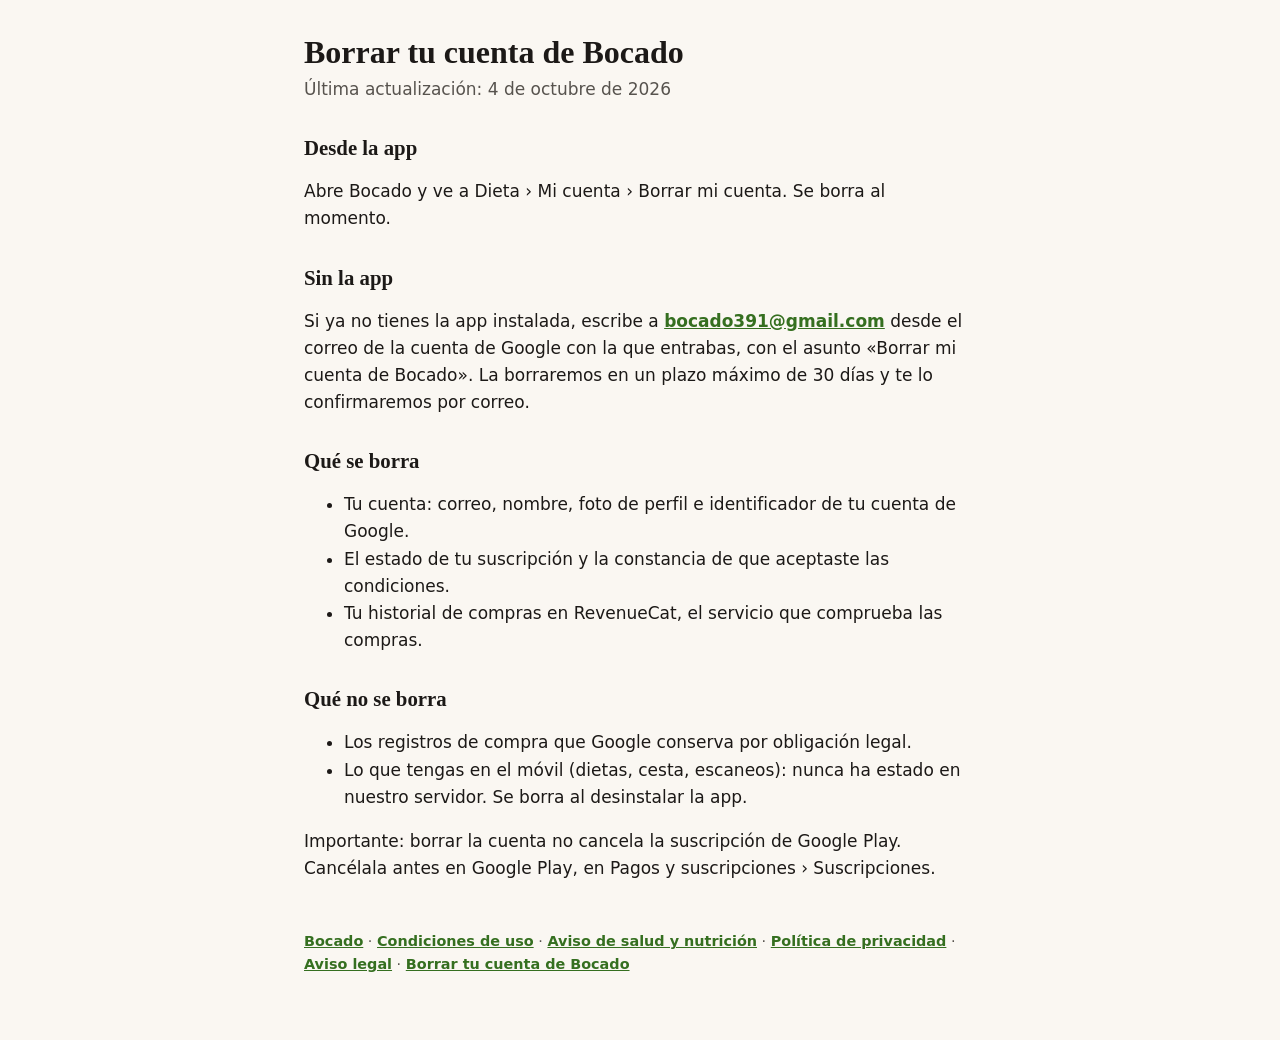
==== borrar-cuenta.html @ e1ef2081 "Páginas legales de Bocado Condiciones de uso, aviso de salud, política de privacidad, aviso legal y " ====
<!doctype html>
<html lang="es">
<head>
  <meta charset="utf-8">
  <meta name="viewport" content="width=device-width, initial-scale=1">
  <title>Borrar tu cuenta de Bocado · Bocado</title>
  <link rel="stylesheet" href="estilo.css">
</head>
<body>
<main>
  <h1>Borrar tu cuenta de Bocado</h1>
  <p class="fecha">Última actualización: 4 de octubre de 2026</p>
  <h2>Desde la app</h2>
  <p>Abre Bocado y ve a Dieta › Mi cuenta › Borrar mi cuenta. Se borra al momento.</p>
  <h2>Sin la app</h2>
  <p>Si ya no tienes la app instalada, escribe a <a href="mailto:bocado391@gmail.com">bocado391@gmail.com</a> desde el correo de la cuenta de Google con la que entrabas, con el asunto «Borrar mi cuenta de Bocado». La borraremos en un plazo máximo de 30 días y te lo confirmaremos por correo.</p>
  <h2>Qué se borra</h2>
  <ul>
    <li>Tu cuenta: correo, nombre, foto de perfil e identificador de tu cuenta de Google.</li>
    <li>El estado de tu suscripción y la constancia de que aceptaste las condiciones.</li>
    <li>Tu historial de compras en RevenueCat, el servicio que comprueba las compras.</li>
  </ul>
  <h2>Qué no se borra</h2>
  <ul>
    <li>Los registros de compra que Google conserva por obligación legal.</li>
    <li>Lo que tengas en el móvil (dietas, cesta, escaneos): nunca ha estado en nuestro servidor. Se borra al desinstalar la app.</li>
  </ul>
  <p>Importante: borrar la cuenta no cancela la suscripción de Google Play. Cancélala antes en Google Play, en Pagos y suscripciones › Suscripciones.</p>
  <footer><a href="index.html">Bocado</a> · <a href="condiciones.html">Condiciones de uso</a> · <a href="salud.html">Aviso de salud y nutrición</a> · <a href="privacidad.html">Política de privacidad</a> · <a href="aviso-legal.html">Aviso legal</a> · <a href="borrar-cuenta.html">Borrar tu cuenta de Bocado</a></footer>
</main>
</body>
</html>
---- estilo.css ----
/* Páginas legales de Bocado. Los colores son los de la app (src/theme/theme.ts). */

:root {
  --fondo: #faf7f2;
  --superficie: #ffffff;
  --tinta: #1c1917;
  --tinta-suave: #57534e;
  --linea: #e3dcd2;
  --acento: #356f20;
  --aviso: #7c5800;
  --aviso-suave: #fbf0d8;
}

@media (prefers-color-scheme: dark) {
  :root {
    --fondo: #171513;
    --superficie: #201d1a;
    --tinta: #f2eee8;
    --tinta-suave: #c9c2b8;
    --linea: #3a352f;
    --acento: #8fc76f;
    --aviso: #f0c66b;
    --aviso-suave: #2e2614;
  }
}

* { box-sizing: border-box; }

body {
  margin: 0;
  background: var(--fondo);
  color: var(--tinta);
  font: 17px/1.6 system-ui, -apple-system, "Segoe UI", Roboto, sans-serif;
}

main {
  max-width: 44rem;
  margin: 0 auto;
  padding: 2rem 1rem 4rem;
}

h1, h2 {
  font-family: Georgia, "Noto Serif", serif;
  line-height: 1.25;
}

h1 { font-size: 2rem; margin: 0 0 0.25rem; }
h2 { font-size: 1.3rem; margin: 2rem 0 0.5rem; }

.fecha { color: var(--tinta-suave); margin-top: 0; }

a { color: var(--acento); font-weight: 600; }

.borrador {
  background: var(--aviso-suave);
  color: var(--aviso);
  border-radius: 12px;
  padding: 0.75rem 1rem;
  font-size: 0.95rem;
}

.recuadro {
  background: var(--superficie);
  border: 1px solid var(--linea);
  border-radius: 12px;
  padding: 1rem 1.25rem;
}

table { border-collapse: collapse; width: 100%; font-size: 0.95rem; }
th, td { text-align: left; vertical-align: top; padding: 0.5rem; border-bottom: 1px solid var(--linea); }

footer { margin-top: 3rem; color: var(--tinta-suave); font-size: 0.9rem; }
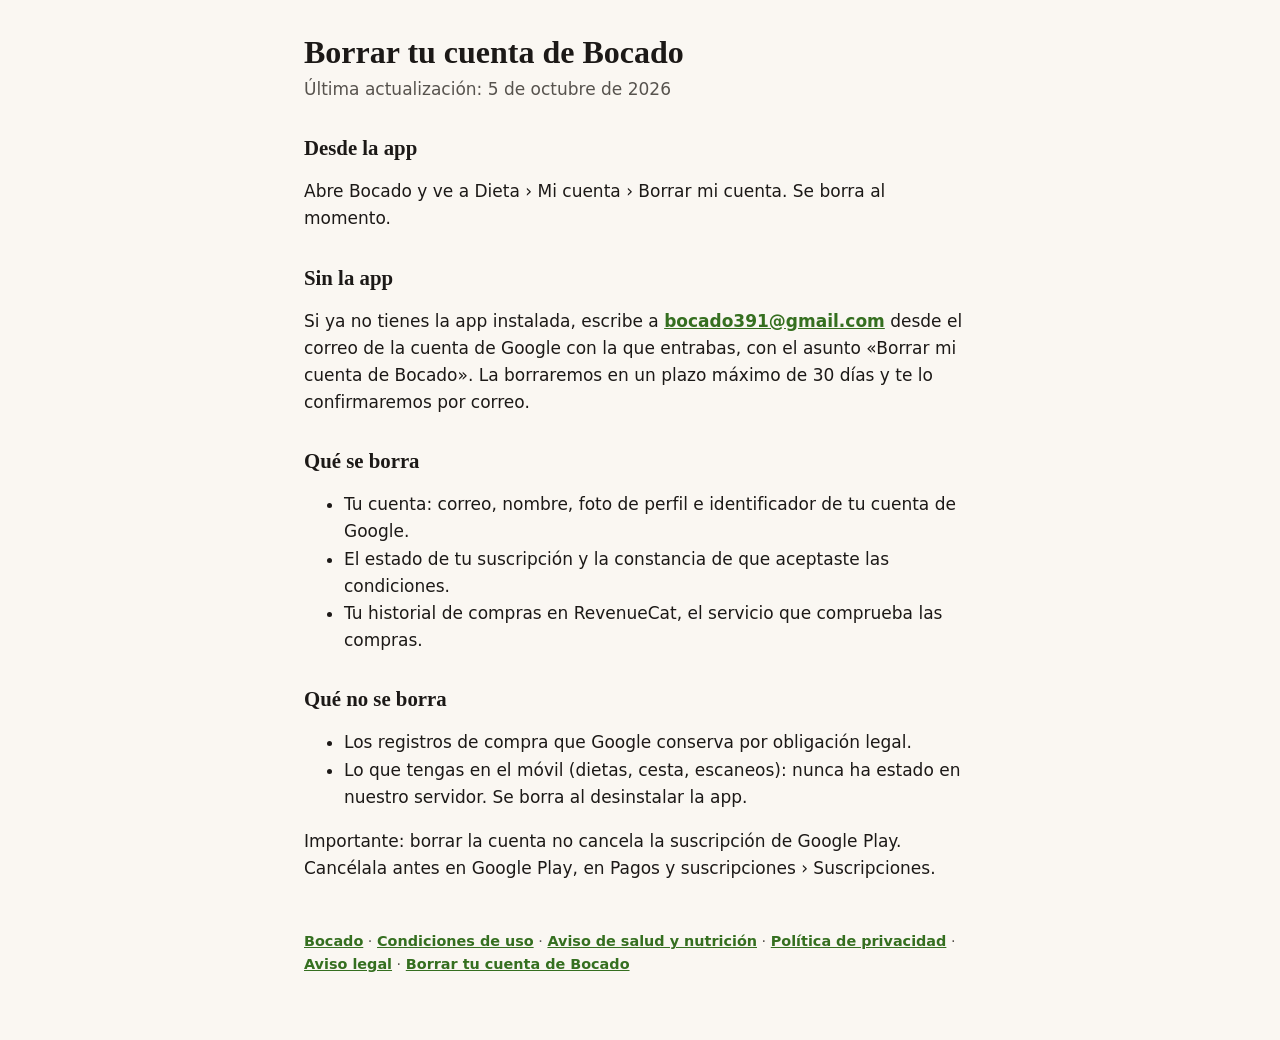
==== commit 9365d371: "Precio de la suscripción: 3,99 € al mes Co-Authored-By: Claude Opus 5.5 <noreply@anthropic.com> Clau" ====
--- a/borrar-cuenta.html
+++ b/borrar-cuenta.html
@@ -9,7 +9,7 @@
 <body>
 <main>
   <h1>Borrar tu cuenta de Bocado</h1>
-  <p class="fecha">Última actualización: 4 de octubre de 2026</p>
+  <p class="fecha">Última actualización: 5 de octubre de 2026</p>
   <h2>Desde la app</h2>
   <p>Abre Bocado y ve a Dieta › Mi cuenta › Borrar mi cuenta. Se borra al momento.</p>
   <h2>Sin la app</h2>
